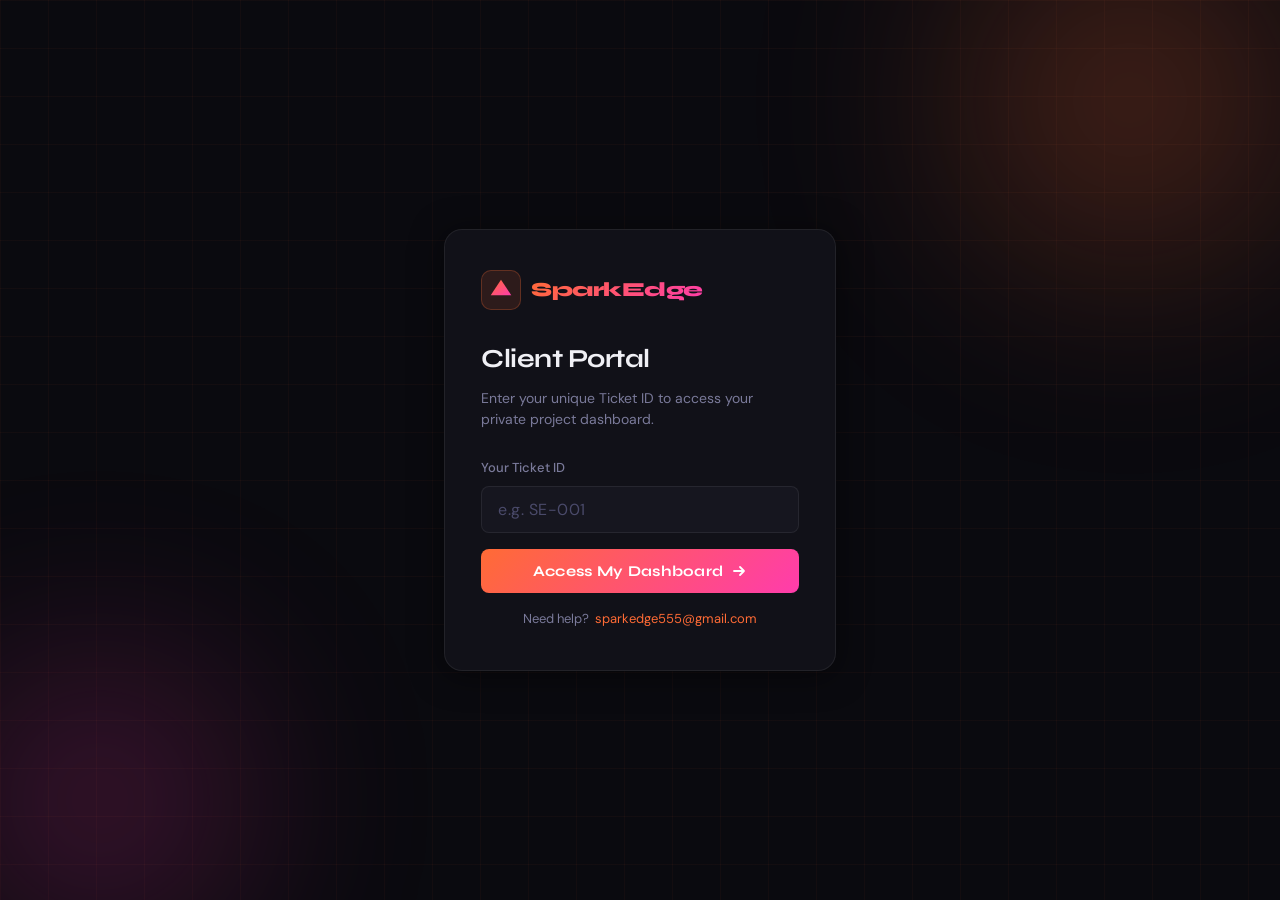
==== index.html @ 3074ed52 "Initial commit - SparkEdge portal" ====
<!DOCTYPE html>
<html lang="en">
<head>
  <meta charset="UTF-8"/>
  <meta name="viewport" content="width=device-width, initial-scale=1.0"/>
  <title>SparkEdge — Client Portal</title>
  <link rel="stylesheet" href="style.css"/>
  <link href="https://fonts.googleapis.com/css2?family=Syne:wght@400;600;700;800&family=DM+Sans:wght@300;400;500&display=swap" rel="stylesheet"/>
</head>
<body class="login-page">

  <div class="bg-grid"></div>
  <div class="bg-glow glow-1"></div>
  <div class="bg-glow glow-2"></div>

  <div class="login-wrap">
    <div class="login-card">

      <div class="brand">
        <div class="brand-icon">
          <svg width="24" height="24" viewBox="0 0 28 28" fill="none">
            <polygon points="14,2 26,20 2,20" fill="url(#lg)"/>
            <defs>
              <linearGradient id="lg" x1="0%" y1="0%" x2="100%" y2="100%">
                <stop offset="0%" style="stop-color:#FF6B35"/>
                <stop offset="100%" style="stop-color:#FF3CAC"/>
              </linearGradient>
            </defs>
          </svg>
        </div>
        <span class="brand-name">SparkEdge</span>
      </div>

      <h1 class="login-title">Client Portal</h1>
      <p class="login-sub">Enter your unique Ticket ID to access your private project dashboard.</p>

      <div class="input-group">
        <label for="ticketInput">Your Ticket ID</label>
        <input
          type="text"
          id="ticketInput"
          placeholder="e.g. SE-001"
          autocomplete="off"
          spellcheck="false"
        />
      </div>

      <button class="btn-primary" onclick="accessPortal()">
        Access My Dashboard
        <svg width="16" height="16" viewBox="0 0 16 16" fill="none">
          <path d="M3 8h10M9 4l4 4-4 4" stroke="currentColor" stroke-width="1.8" stroke-linecap="round" stroke-linejoin="round"/>
        </svg>
      </button>

      <p id="errorMsg" class="error-msg" style="display:none">
        ⚠️ Invalid Ticket ID. Please check with your project manager.
      </p>

      <div class="login-footer">
        Need help? &nbsp;<a href="mailto:sparkedge555@gmail.com">sparkedge555@gmail.com</a>
      </div>

    </div>
  </div>

  <script>
    document.getElementById('ticketInput').addEventListener('keydown', function(e) {
      if (e.key === 'Enter') accessPortal();
    });

    function accessPortal() {
      const input    = document.getElementById('ticketInput').value.trim().toUpperCase();
      const errorMsg = document.getElementById('errorMsg');

      /* ──────────────────────────────────────────────────────────
         ADD NEW TICKET IDs HERE each time you onboard a client.
         Example: add 'SE-004' when you create SE-004.html
      ────────────────────────────────────────────────────────── */
      const validTickets = ['SE-001', 'SE-002', 'SE-003', ];

      if (validTickets.includes(input)) {
        errorMsg.style.display = 'none';
        window.location.href = `${input}.html`;   /* flat folder — files are in same folder */
      } else {
        errorMsg.style.display = 'block';
        const inp = document.getElementById('ticketInput');
        inp.classList.add('shake');
        setTimeout(() => inp.classList.remove('shake'), 500);
      }
    }
  </script>

</body>
</html>
---- style.css ----
/* ============================================================
   SparkEdge Client Portal — style.css
   Project: sparkedge-client-portal
   Email:   sparkedge555@gmail.com
   ============================================================ */

:root {
  --bg:          #0A0A0F;
  --bg-card:     #111118;
  --bg-raised:   #16161F;
  --border:      rgba(255,255,255,0.07);
  --border-glow: rgba(255,107,53,0.25);

  --accent:      #FF6B35;
  --accent-2:    #FF3CAC;
  --accent-fade: rgba(255,107,53,0.12);
  --accent-fade2:rgba(255,107,53,0.06);

  --text:        #F0F0F5;
  --text-muted:  #7A7A9A;
  --text-dim:    #4A4A6A;

  --success:     #22C55E;
  --warning:     #F59E0B;
  --danger:      #EF4444;
  --info:        #3B82F6;

  --radius:      12px;
  --radius-lg:   18px;
  --radius-sm:   8px;

  --shadow:      0 4px 32px rgba(0,0,0,0.5);
  --shadow-card: 0 2px 16px rgba(0,0,0,0.4);

  --font-display: 'Syne', sans-serif;
  --font-body:    'DM Sans', sans-serif;
  --transition:   all 0.2s ease;
}

*, *::before, *::after { box-sizing: border-box; margin: 0; padding: 0; }
html { scroll-behavior: smooth; }
body {
  background: var(--bg);
  color: var(--text);
  font-family: var(--font-body);
  font-size: 15px;
  line-height: 1.6;
  min-height: 100vh;
  -webkit-font-smoothing: antialiased;
}
a { color: var(--accent); text-decoration: none; }
a:hover { text-decoration: underline; }

/* ═══════════════════════════════════════════════════════════
   LOGIN PAGE
═══════════════════════════════════════════════════════════ */
.login-page {
  display: flex; align-items: center; justify-content: center;
  min-height: 100vh; position: relative; overflow: hidden;
}
.bg-grid {
  position: fixed; inset: 0;
  background-image:
    linear-gradient(rgba(255,107,53,0.04) 1px, transparent 1px),
    linear-gradient(90deg, rgba(255,107,53,0.04) 1px, transparent 1px);
  background-size: 48px 48px; pointer-events: none;
}
.bg-glow { position: fixed; border-radius: 50%; filter: blur(100px); pointer-events: none; opacity: 0.35; }
.glow-1 { width:500px;height:500px; background:radial-gradient(circle,#FF6B35,transparent 70%); top:-150px;right:-100px; animation:float1 8s ease-in-out infinite; }
.glow-2 { width:400px;height:400px; background:radial-gradient(circle,#FF3CAC,transparent 70%); bottom:-100px;left:-100px; animation:float2 10s ease-in-out infinite; }
@keyframes float1 { 0%,100%{transform:translate(0,0)} 50%{transform:translate(-30px,30px)} }
@keyframes float2 { 0%,100%{transform:translate(0,0)} 50%{transform:translate(20px,-20px)} }

.login-wrap { position:relative; z-index:10; width:100%; max-width:440px; padding:24px; }
.login-card {
  background:var(--bg-card); border:1px solid var(--border);
  border-radius:var(--radius-lg); padding:40px 36px;
  box-shadow:var(--shadow); backdrop-filter:blur(20px);
  animation:slideUp 0.5s ease both;
}
@keyframes slideUp { from{opacity:0;transform:translateY(24px)} to{opacity:1;transform:translateY(0)} }

.brand { display:flex; align-items:center; gap:10px; margin-bottom:28px; }
.brand-icon {
  width:40px;height:40px; background:var(--accent-fade);
  border:1px solid var(--border-glow); border-radius:10px;
  display:flex;align-items:center;justify-content:center;
}
.brand-name {
  font-family:var(--font-display); font-weight:800; font-size:20px;
  letter-spacing:-0.5px;
  background:linear-gradient(135deg,#FF6B35,#FF3CAC);
  -webkit-background-clip:text; -webkit-text-fill-color:transparent; background-clip:text;
}
.login-title { font-family:var(--font-display); font-size:26px; font-weight:700; letter-spacing:-0.5px; margin-bottom:8px; }
.login-sub { color:var(--text-muted); font-size:14px; margin-bottom:28px; line-height:1.5; }

.input-group { margin-bottom:16px; }
.input-group label { display:block; font-size:13px; font-weight:500; color:var(--text-muted); margin-bottom:8px; }
.input-group input {
  width:100%; background:var(--bg-raised); border:1px solid var(--border);
  border-radius:var(--radius-sm); padding:13px 16px; color:var(--text);
  font-family:var(--font-display); font-size:16px; font-weight:600;
  letter-spacing:2px; transition:var(--transition); outline:none;
}
.input-group input::placeholder { font-weight:400; letter-spacing:0.5px; color:var(--text-dim); font-family:var(--font-body); }
.input-group input:focus { border-color:var(--accent); box-shadow:0 0 0 3px var(--accent-fade); }

.btn-primary {
  width:100%; background:linear-gradient(135deg,#FF6B35,#FF3CAC);
  color:#fff; border:none; border-radius:var(--radius-sm);
  padding:13px 20px; font-family:var(--font-display); font-size:15px;
  font-weight:700; cursor:pointer; display:flex; align-items:center;
  justify-content:center; gap:8px; transition:var(--transition);
  margin-bottom:16px; letter-spacing:0.3px; text-decoration:none;
}
.btn-primary:hover { opacity:0.9; transform:translateY(-1px); box-shadow:0 8px 24px rgba(255,107,53,0.35); text-decoration:none; color:#fff; }
.btn-primary:active { transform:translateY(0); }

.error-msg {
  color:#FCA5A5; background:rgba(239,68,68,0.1); border:1px solid rgba(239,68,68,0.2);
  border-radius:var(--radius-sm); padding:10px 14px; font-size:13px; margin-bottom:16px;
}
.login-footer { text-align:center; font-size:13px; color:var(--text-muted); margin-top:8px; }
.login-footer a { color:var(--accent); }
@keyframes shake { 0%,100%{transform:translateX(0)} 20%{transform:translateX(-8px)} 40%{transform:translateX(8px)} 60%{transform:translateX(-6px)} 80%{transform:translateX(6px)} }
.shake { animation:shake 0.4s ease; }

/* ═══════════════════════════════════════════════════════════
   DASHBOARD — NAVBAR
═══════════════════════════════════════════════════════════ */
.dashboard-page { background:var(--bg); min-height:100vh; }

.navbar {
  position:sticky; top:0; z-index:100;
  background:rgba(10,10,15,0.88); backdrop-filter:blur(20px);
  border-bottom:1px solid var(--border);
  padding:0 32px; height:64px;
  display:flex; align-items:center; justify-content:space-between;
}
.nav-brand { display:flex; align-items:center; gap:10px; text-decoration:none; }
.nav-brand:hover { text-decoration:none; }
.nav-brand-name {
  font-family:var(--font-display); font-weight:800; font-size:18px;
  background:linear-gradient(135deg,#FF6B35,#FF3CAC);
  -webkit-background-clip:text; -webkit-text-fill-color:transparent; background-clip:text;
}
.nav-ticket { display:flex; align-items:center; gap:10px; }
.ticket-badge {
  background:var(--accent-fade); border:1px solid var(--border-glow);
  color:var(--accent); font-family:var(--font-display);
  font-size:12px; font-weight:700; letter-spacing:1px;
  padding:5px 12px; border-radius:20px;
}
.btn-feedback {
  background:var(--accent-fade); border:1px solid var(--border-glow);
  color:var(--accent); padding:7px 14px; border-radius:var(--radius-sm);
  font-size:13px; cursor:pointer; font-family:var(--font-body);
  transition:var(--transition); text-decoration:none; display:inline-flex; align-items:center; gap:6px;
}
.btn-feedback:hover { background:var(--accent); color:#fff; text-decoration:none; }
.btn-logout {
  background:var(--bg-raised); border:1px solid var(--border);
  color:var(--text-muted); padding:7px 14px; border-radius:var(--radius-sm);
  font-size:13px; cursor:pointer; font-family:var(--font-body);
  transition:var(--transition); text-decoration:none; display:inline-flex; align-items:center; gap:6px;
}
.btn-logout:hover { color:var(--text); border-color:var(--border-glow); text-decoration:none; }

/* ── Layout ── */
.page-wrap { max-width:1080px; margin:0 auto; padding:40px 24px 80px; }

/* ── Client Hero ── */
.client-hero { margin-bottom:36px; padding-bottom:32px; border-bottom:1px solid var(--border); }
.client-hero-top { display:flex; align-items:flex-start; justify-content:space-between; gap:16px; flex-wrap:wrap; margin-bottom:24px; }
.client-greeting { font-size:13px; color:var(--text-muted); font-weight:400; margin-bottom:6px; text-transform:uppercase; letter-spacing:1.5px; }
.client-name { font-family:var(--font-display); font-size:32px; font-weight:800; letter-spacing:-1px; line-height:1.1; margin-bottom:6px; }
.client-project { color:var(--text-muted); font-size:15px; }
.client-project strong { color:var(--text); }

/* ── Status Pill ── */
.status-pill { display:inline-flex; align-items:center; gap:7px; padding:8px 16px; border-radius:24px; font-size:13px; font-weight:600; border:1px solid; white-space:nowrap; flex-shrink:0; }
.status-pill .dot { width:7px; height:7px; border-radius:50%; }
.status-pill.not-started { color:var(--text-muted); background:rgba(122,122,154,0.1); border-color:rgba(122,122,154,0.2); }
.status-pill.not-started .dot { background:var(--text-muted); }
.status-pill.in-progress { color:var(--warning); background:rgba(245,158,11,0.1); border-color:rgba(245,158,11,0.25); }
.status-pill.in-progress .dot { background:var(--warning); animation:blink 1.5s infinite; }
.status-pill.completed { color:var(--success); background:rgba(34,197,94,0.1); border-color:rgba(34,197,94,0.25); }
.status-pill.completed .dot { background:var(--success); }
@keyframes blink { 0%,100%{opacity:1} 50%{opacity:0.35} }

/* ── Progress bar ── */
.progress-section { }
.progress-header { display:flex; justify-content:space-between; align-items:center; margin-bottom:10px; }
.progress-label { font-size:13px; color:var(--text-muted); font-weight:500; }
.progress-pct { font-family:var(--font-display); font-size:22px; font-weight:800; color:var(--accent); }
.progress-track { height:8px; background:var(--bg-raised); border-radius:99px; overflow:hidden; border:1px solid var(--border); }
.progress-fill {
  height:100%; background:linear-gradient(90deg,#FF6B35,#FF3CAC);
  border-radius:99px; transition:width 1.2s cubic-bezier(.4,0,.2,1);
  position:relative; overflow:hidden;
}
.progress-fill::after {
  content:''; position:absolute; inset:0;
  background:linear-gradient(90deg,transparent 0%,rgba(255,255,255,0.25) 50%,transparent 100%);
  animation:shimmer 2s infinite;
}
@keyframes shimmer { 0%{transform:translateX(-100%)} 100%{transform:translateX(100%)} }

/* ── Cards ── */
.cards-grid { display:grid; grid-template-columns:repeat(auto-fit,minmax(280px,1fr)); gap:20px; }
.card { background:var(--bg-card); border:1px solid var(--border); border-radius:var(--radius-lg); padding:24px; box-shadow:var(--shadow-card); transition:var(--transition); }
.card:hover { border-color:var(--border-glow); }
.card-header { display:flex; align-items:center; gap:10px; margin-bottom:20px; }
.card-icon { width:36px;height:36px; border-radius:var(--radius-sm); background:var(--accent-fade); display:flex;align-items:center;justify-content:center; font-size:16px; flex-shrink:0; }
.card-title { font-family:var(--font-display); font-size:13px; font-weight:700; color:var(--text-muted); text-transform:uppercase; letter-spacing:1px; }
.stat-value { font-family:var(--font-display); font-size:28px; font-weight:800; letter-spacing:-1px; line-height:1; margin-bottom:4px; }
.stat-label { font-size:13px; color:var(--text-muted); }

/* ── Section card ── */
.section-card { background:var(--bg-card); border:1px solid var(--border); border-radius:var(--radius-lg); padding:28px; margin-bottom:24px; box-shadow:var(--shadow-card); transition:var(--transition); }
.section-card:hover { border-color:var(--border-glow); }
.section-sub-label { font-size:12px; text-transform:uppercase; letter-spacing:1px; color:var(--text-dim); margin-bottom:12px; font-weight:600; }

/* ═══════════════════════════════════════════════════════════
   PAYMENT TRACKER
═══════════════════════════════════════════════════════════ */

/* Discount banner */
.discount-banner {
  display:flex; align-items:center; justify-content:space-between; gap:12px;
  background:linear-gradient(135deg,rgba(34,197,94,0.08),rgba(34,197,94,0.04));
  border:1px solid rgba(34,197,94,0.2); border-radius:var(--radius-sm);
  padding:14px 18px; margin-bottom:20px; flex-wrap:wrap;
}
.discount-left { display:flex; align-items:center; gap:12px; }
.discount-emoji { font-size:24px; flex-shrink:0; }
.discount-title { font-size:14px; font-weight:600; color:var(--text); }
.discount-title em { color:var(--success); font-style:normal; }
.discount-saved { font-size:13px; color:var(--text-muted); margin-top:2px; }
.discount-saved strong { color:var(--success); }
.discount-pill { background:rgba(34,197,94,0.15); border:1px solid rgba(34,197,94,0.3); color:var(--success); font-family:var(--font-display); font-size:15px; font-weight:800; padding:6px 14px; border-radius:20px; white-space:nowrap; }

/* Payment summary */
.payment-summary-grid { display:grid; grid-template-columns:repeat(3,1fr); gap:12px; margin-bottom:4px; }
.pay-box { background:var(--bg-raised); border:1px solid var(--border); border-radius:var(--radius-sm); padding:14px 16px; }
.pay-box.green { border-color:rgba(34,197,94,0.2); background:rgba(34,197,94,0.05); }
.pay-box.amber { border-color:rgba(245,158,11,0.2); background:rgba(245,158,11,0.05); }
.pay-box-label { font-size:12px; color:var(--text-muted); margin-bottom:6px; font-weight:500; }
.pay-box-value { font-family:var(--font-display); font-size:20px; font-weight:800; letter-spacing:-0.5px; }
.pay-box.green .pay-box-value { color:var(--success); }
.pay-box.amber .pay-box-value { color:var(--warning); }
.pay-box-original { font-size:11px; color:var(--text-dim); margin-top:4px; }

/* Payment stages */
.stages-list { display:flex; flex-direction:column; gap:10px; }
.stage-item { display:flex; align-items:center; gap:12px; padding:13px 16px; background:var(--bg-raised); border-radius:var(--radius-sm); border:1px solid var(--border); }
.stage-dot { width:10px; height:10px; border-radius:50%; flex-shrink:0; }
.stage-dot.paid    { background:var(--success); }
.stage-dot.pending { background:var(--warning); }
.stage-dot.upcoming{ background:var(--text-dim); }
.stage-info { flex:1; display:flex; flex-direction:column; gap:2px; }
.stage-name { font-size:14px; font-weight:500; }
.stage-note { font-size:12px; color:var(--text-muted); }
.stage-amount { font-family:var(--font-display); font-weight:700; font-size:14px; white-space:nowrap; }
.stage-status { font-size:11px; padding:4px 10px; border-radius:12px; font-weight:600; white-space:nowrap; }
.stage-status.paid    { background:rgba(34,197,94,0.12); color:var(--success); }
.stage-status.pending { background:rgba(245,158,11,0.12); color:var(--warning); }
.stage-status.upcoming{ background:rgba(122,122,154,0.1); color:var(--text-muted); }

/* ═══════════════════════════════════════════════════════════
   FREEBIES / FREE SERVICES
═══════════════════════════════════════════════════════════ */
.freebies-list { display:flex; flex-direction:column; gap:10px; }
.freebie-item {
  display:flex; align-items:center; gap:14px;
  padding:14px 16px; border-radius:var(--radius-sm); border:1px solid;
  transition:var(--transition);
}
.freebie-item.active {
  background:linear-gradient(135deg,rgba(255,107,53,0.06),rgba(255,60,172,0.04));
  border-color:var(--border-glow);
}
.freebie-item.inactive { background:var(--bg-raised); border-color:var(--border); opacity:0.5; }
.freebie-icon { font-size:22px; flex-shrink:0; }
.freebie-info { flex:1; }
.freebie-name { font-size:14px; font-weight:600; }
.freebie-note { font-size:12px; color:var(--text-muted); margin-top:3px; }
.freebie-badge { font-size:11px; padding:4px 12px; border-radius:12px; font-weight:700; white-space:nowrap; }
.freebie-badge.included { background:var(--accent-fade); border:1px solid var(--border-glow); color:var(--accent); }
.freebie-badge.not-included { background:rgba(122,122,154,0.1); color:var(--text-dim); border:1px solid var(--border); }

/* ═══════════════════════════════════════════════════════════
   FILES
═══════════════════════════════════════════════════════════ */
.files-list { display:flex; flex-direction:column; gap:10px; }
.file-item {
  display:flex; align-items:center; gap:12px;
  padding:13px 16px; background:var(--bg-raised);
  border-radius:var(--radius-sm); border:1px solid var(--border);
  text-decoration:none; color:var(--text); transition:var(--transition);
}
.file-item:hover { border-color:var(--border-glow); background:var(--accent-fade2); transform:translateX(4px); text-decoration:none; color:var(--text); }
.file-icon { font-size:20px; flex-shrink:0; }
.file-name { flex:1; font-size:14px; font-weight:500; }
.file-info { flex:1; display:flex; flex-direction:column; gap:2px; }
.file-desc { font-size:12px; color:var(--text-muted); }
.file-type { font-size:11px; color:var(--text-dim); padding:3px 8px; border-radius:8px; background:var(--border); }
.file-arrow { color:var(--text-dim); font-size:14px; }
.doc-file { border-left:3px solid var(--accent); }
.empty-state { color:var(--text-muted); font-size:14px; }

/* ═══════════════════════════════════════════════════════════
   DELIVERABLES
═══════════════════════════════════════════════════════════ */
.deliverable-item {
  display:flex; align-items:center; gap:10px;
  padding:11px 14px; background:var(--bg-raised);
  border-radius:var(--radius-sm); border:1px solid var(--border); font-size:14px;
}
.deliverable-item.done { border-color:rgba(34,197,94,0.15); }
.deliverable-check { font-size:16px; width:18px; text-align:center; flex-shrink:0; }
.deliverable-item:not(.done) .deliverable-check { color:var(--text-dim); }
.deliverable-item.done .deliverable-check { color:var(--success); }
.deliverable-name { flex:1; }
.deliverable-item:not(.done) .deliverable-name { color:var(--text-muted); }
.done-badge { font-size:11px; padding:2px 8px; border-radius:8px; background:rgba(34,197,94,0.12); color:var(--success); font-weight:600; }
.free-badge { font-size:10px; padding:2px 8px; border-radius:8px; background:var(--accent-fade); color:var(--accent); font-weight:700; border:1px solid var(--border-glow); letter-spacing:0.5px; }

/* ═══════════════════════════════════════════════════════════
   TIMELINE
═══════════════════════════════════════════════════════════ */
.timeline { position:relative; padding-left:24px; }
.timeline::before { content:''; position:absolute; left:6px; top:0; bottom:0; width:2px; background:linear-gradient(to bottom,var(--accent),transparent); border-radius:2px; }
.timeline-item { position:relative; margin-bottom:24px; }
.timeline-item:last-child { margin-bottom:0; }
.timeline-dot { position:absolute; left:-20px; top:4px; width:12px; height:12px; border-radius:50%; border:2px solid var(--bg-card); background:var(--accent); box-shadow:0 0 0 3px var(--accent-fade); }
.timeline-dot.muted { background:var(--text-dim); box-shadow:none; }
.timeline-date { font-size:11px; color:var(--text-dim); font-weight:500; text-transform:uppercase; letter-spacing:1px; margin-bottom:4px; }
.timeline-text { font-size:14px; color:var(--text); line-height:1.5; }
.timeline-tag { display:inline-block; margin-top:6px; font-size:11px; padding:2px 8px; border-radius:8px; background:var(--accent-fade); color:var(--accent); font-weight:600; }

/* ── Note box ── */
.note-box { background:var(--accent-fade2); border:1px solid var(--border-glow); border-radius:var(--radius-sm); padding:16px 18px; font-size:14px; color:var(--text-muted); line-height:1.7; }
.note-box strong { color:var(--text); }
.note-box a { color:var(--accent); }

/* ═══════════════════════════════════════════════════════════
   FOOTER
═══════════════════════════════════════════════════════════ */
.dashboard-footer { border-top:1px solid var(--border); padding:20px 32px; }
.footer-inner { max-width:1080px; margin:0 auto; display:flex; align-items:center; justify-content:space-between; gap:16px; flex-wrap:wrap; }
.footer-left { display:flex; align-items:center; gap:10px; font-size:13px; color:var(--text-dim); flex-wrap:wrap; }
.footer-brand { font-family:var(--font-display); font-weight:800; font-size:14px; color:var(--accent); }
.footer-sep { color:var(--text-dim); }
.footer-left a { color:var(--text-muted); font-size:13px; }
.footer-left a:hover { color:var(--accent); }
.footer-right { display:flex; align-items:center; gap:10px; }
.footer-link { color:var(--text-muted); font-size:13px; padding:7px 14px; border-radius:var(--radius-sm); border:1px solid var(--border); transition:var(--transition); }
.footer-link:hover { color:var(--accent); border-color:var(--border-glow); text-decoration:none; }
.footer-referral-btn {
  background:linear-gradient(135deg,#FF6B35,#FF3CAC);
  color:#fff; border:none; border-radius:var(--radius-sm);
  padding:8px 18px; font-family:var(--font-body); font-size:13px;
  font-weight:600; cursor:pointer; transition:var(--transition);
}
.footer-referral-btn:hover { opacity:0.88; transform:translateY(-1px); box-shadow:0 6px 20px rgba(255,107,53,0.35); }

/* ═══════════════════════════════════════════════════════════
   POPUP / MODAL
═══════════════════════════════════════════════════════════ */
.popup-overlay {
  position:fixed; inset:0; z-index:1000;
  background:rgba(0,0,0,0.75); backdrop-filter:blur(6px);
  display:flex; align-items:center; justify-content:center;
  padding:24px; opacity:0; pointer-events:none;
  transition:opacity 0.25s ease;
}
.popup-overlay.open { opacity:1; pointer-events:all; }
.popup-card {
  background:var(--bg-card); border:1px solid var(--border);
  border-radius:var(--radius-lg); padding:36px;
  max-width:600px; width:100%; max-height:90vh; overflow-y:auto;
  position:relative; box-shadow:0 24px 80px rgba(0,0,0,0.7);
  transform:translateY(20px); transition:transform 0.25s ease;
}
.popup-overlay.open .popup-card { transform:translateY(0); }
.popup-close {
  position:absolute; top:16px; right:16px;
  background:var(--bg-raised); border:1px solid var(--border);
  color:var(--text-muted); width:32px; height:32px; border-radius:50%;
  font-size:14px; cursor:pointer; display:flex; align-items:center; justify-content:center;
  transition:var(--transition);
}
.popup-close:hover { color:var(--text); border-color:var(--border-glow); }

/* ── Referral popup specifics ── */
.referral-header { text-align:center; margin-bottom:28px; }
.referral-emoji { font-size:48px; margin-bottom:12px; }
.referral-title { font-family:var(--font-display); font-size:22px; font-weight:800; letter-spacing:-0.5px; margin-bottom:8px; }
.referral-sub { color:var(--text-muted); font-size:14px; line-height:1.5; }

.referral-steps { display:flex; flex-direction:column; gap:14px; margin-bottom:28px; }
.referral-step {
  display:flex; gap:14px; align-items:flex-start;
  padding:14px 16px; background:var(--bg-raised);
  border-radius:var(--radius-sm); border:1px solid var(--border);
}
.step-num {
  width:28px; height:28px; border-radius:50%; flex-shrink:0;
  background:linear-gradient(135deg,#FF6B35,#FF3CAC);
  color:#fff; font-family:var(--font-display); font-size:13px; font-weight:800;
  display:flex; align-items:center; justify-content:center;
}
.step-text { display:flex; flex-direction:column; gap:3px; }
.step-text strong { font-size:14px; font-weight:600; color:var(--text); }
.step-text span { font-size:13px; color:var(--text-muted); line-height:1.4; }

.referral-rewards { display:flex; flex-direction:column; gap:14px; margin-bottom:24px; }
.reward-card {
  border-radius:var(--radius-sm); border:1px solid; padding:18px;
}
.reward-card.web-dev { background:rgba(59,130,246,0.06); border-color:rgba(59,130,246,0.2); }
.reward-card.design-brand { background:rgba(255,107,53,0.06); border-color:var(--border-glow); }

.reward-top { display:flex; gap:12px; align-items:flex-start; margin-bottom:14px; }
.reward-emoji { font-size:24px; flex-shrink:0; }
.reward-category { font-family:var(--font-display); font-size:14px; font-weight:700; margin-bottom:4px; }
.reward-total { font-size:13px; color:var(--text-muted); }
.reward-card.web-dev .reward-total { color:var(--info); font-weight:600; }
.reward-card.design-brand .reward-total { color:var(--accent); font-weight:600; }

.reward-split { display:flex; align-items:center; gap:10px; }
.split-box { flex:1; background:rgba(255,255,255,0.04); border:1px solid var(--border); border-radius:var(--radius-sm); padding:12px; text-align:center; display:flex; flex-direction:column; gap:2px; }
.split-box.you   { border-color:rgba(34,197,94,0.3); }
.split-box.friend{ border-color:rgba(59,130,246,0.3); }
.split-label { font-size:11px; color:var(--text-dim); text-transform:uppercase; letter-spacing:0.8px; font-weight:600; }
.split-amt { font-family:var(--font-display); font-size:22px; font-weight:800; }
.split-box.you .split-amt    { color:var(--success); }
.split-box.friend .split-amt { color:var(--info); }
.split-sub { font-size:11px; color:var(--text-dim); }
.split-plus { font-family:var(--font-display); font-size:20px; font-weight:800; color:var(--text-dim); flex-shrink:0; }
.reward-note { font-size:12px; color:var(--text-muted); margin-top:12px; font-style:italic; }

.referral-terms {
  background:var(--bg-raised); border:1px solid var(--border);
  border-radius:var(--radius-sm); padding:14px 16px;
  font-size:13px; color:var(--text-muted); line-height:1.6;
  margin-bottom:20px;
}
.referral-terms strong { color:var(--text); }
.referral-terms a { color:var(--accent); }
.referral-cta { margin-top:0; width:100%; justify-content:center; }

/* ─── Responsive ─── */
@media (max-width:640px) {
  .navbar { padding:0 16px; }
  .nav-ticket { gap:6px; }
  .btn-feedback { display:none; }
  .page-wrap { padding:24px 16px 60px; }
  .login-card { padding:28px 20px; }
  .client-name { font-size:24px; }
  .cards-grid { grid-template-columns:1fr; }
  .client-hero-top { flex-direction:column; }
  .payment-summary-grid { grid-template-columns:1fr; }
  .reward-split { flex-direction:column; }
  .split-plus { transform:rotate(90deg); }
  .footer-inner { flex-direction:column; align-items:flex-start; gap:12px; }
  .dashboard-footer { padding:20px 16px; }
  .popup-card { padding:24px 18px; }
}
@media (max-width:400px) {
  .referral-title { font-size:18px; }
}
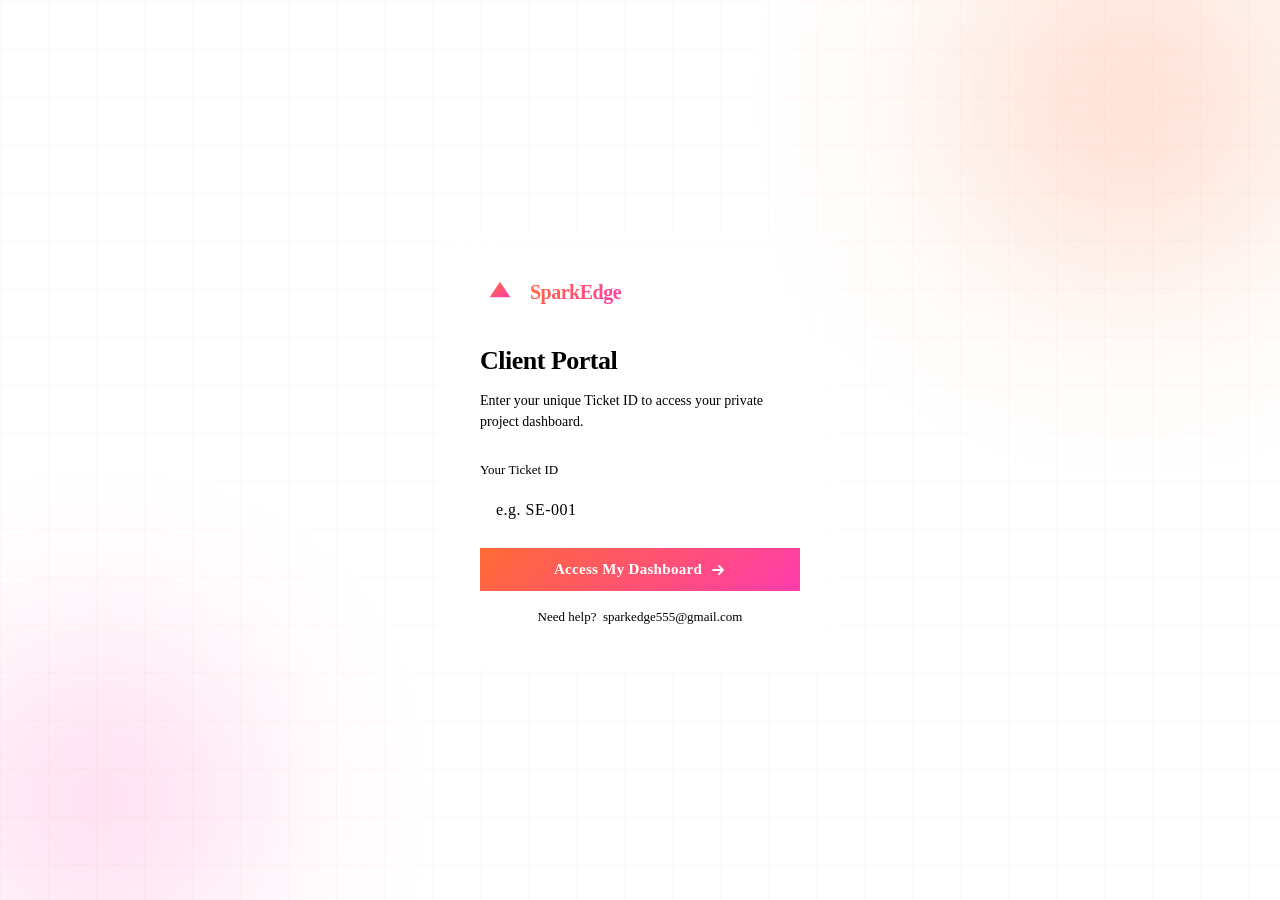
==== commit 7f2bc33d: "back to local" ====
--- a/index.html
+++ b/index.html
@@ -4,6 +4,47 @@
   <meta charset="UTF-8"/>
   <meta name="viewport" content="width=device-width, initial-scale=1.0"/>
   <title>SparkEdge — Client Portal</title>
+ <!-- =========================
+     FAVICONS & APP ICONS
+========================= -->
+
+<!-- Standard Favicon -->
+<link rel="icon" type="image/x-icon" href="./favicons/favicon.ico">
+
+<!-- PNG Favicons -->
+<link rel="icon" type="image/png" sizes="16x16" href="./favicons/favicon-16x16.png">
+
+<link rel="icon" type="image/png" sizes="32x32" href="./favicons/favicon-32x32.png">
+
+<link rel="icon" type="image/png" sizes="48x48" href="./favicons/favicon-48x48.png">
+
+<!-- Android Chrome -->
+<link rel="icon" type="image/png" sizes="192x192" href="./favicons/android-chrome-192x192.png">
+
+<link rel="icon" type="image/png" sizes="512x512" href="./favicons/android-chrome-512x512.png">
+
+<!-- Apple Touch Icon -->
+<link rel="apple-touch-icon" sizes="180x180" href="./favicons/apple-touch-icon-180x180.png">
+
+<!-- Web App Manifest -->
+<link rel="manifest" href="./favicons/manifest.webmanifest">
+
+<!-- Safari Pinned Tab -->
+<link rel="mask-icon" href="./favicons/safari-pinned-tab.svg" color="#ff6a00">
+
+<!-- Theme Colors -->
+<meta name="theme-color" content="#000000">
+<meta name="msapplication-TileColor" content="#000000">
+
+<!-- Mobile Web App -->
+<meta name="mobile-web-app-capable" content="yes">
+<meta name="apple-mobile-web-app-capable" content="yes">
+<meta name="apple-mobile-web-app-status-bar-style" content="black-translucent">
+
+<!-- App Name -->
+<meta name="application-name" content="SparkEdge">
+<meta name="apple-mobile-web-app-title" content="SparkEdge">
+<!-- Google Fonts -->
   <link rel="stylesheet" href="style.css"/>
   <link href="https://fonts.googleapis.com/css2?family=Syne:wght@400;600;700;800&family=DM+Sans:wght@300;400;500&display=swap" rel="stylesheet"/>
 </head>
--- a/style.css
+++ b/style.css
@@ -1,4 +1,4 @@
-/* ============================================================
+GIT /* ============================================================
    SparkEdge Client Portal — style.css
    Project: sparkedge-client-portal
    Email:   sparkedge555@gmail.com
@@ -472,3 +472,77 @@
 @media (max-width:400px) {
   .referral-title { font-size:18px; }
 }
+
+/* ─── Bill Details Box (Swiggy-style) ─── */
+.bill-box {
+  background: linear-gradient(135deg, rgba(255,107,53,.04), rgba(255,60,172,.02));
+  border: 1px solid rgba(255,107,53,.18);
+  border-radius: 14px;
+  padding: 18px 20px 4px;
+  margin-bottom: 20px;
+}
+.bill-title {
+  font-family: 'Syne', sans-serif;
+  font-size: 13px;
+  font-weight: 800;
+  color: var(--text);
+  letter-spacing: .5px;
+  margin-bottom: 6px;
+}
+.bill-row {
+  display: flex;
+  align-items: center;
+  justify-content: space-between;
+  padding: 11px 0;
+  border-bottom: 1px solid rgba(255,255,255,.04);
+  gap: 10px;
+}
+.bill-row:last-of-type { border-bottom: none; }
+.bill-row-discount {}
+.bill-label {
+  font-size: 13px;
+  color: #9A9ABA;
+  display: flex;
+  align-items: center;
+  gap: 8px;
+  flex-wrap: wrap;
+}
+.bill-value {
+  font-size: 13px;
+  font-weight: 700;
+  color: #F0F0FA;
+  white-space: nowrap;
+}
+.bill-green { color: #22C55E !important; }
+.bill-saved-badge {
+  background: rgba(34,197,94,.15);
+  border: 1px solid rgba(34,197,94,.3);
+  color: #22C55E;
+  font-size: 10px;
+  font-weight: 700;
+  padding: 2px 8px;
+  border-radius: 20px;
+}
+.bill-divider {
+  height: 1px;
+  background: rgba(255,255,255,.08);
+  margin: 4px 0;
+}
+.bill-grand {
+  padding: 14px 0 10px !important;
+  border-bottom: none !important;
+}
+.bill-savings-strip {
+  background: rgba(34,197,94,.10);
+  border: 1px solid rgba(34,197,94,.25);
+  border-radius: 8px;
+  padding: 10px 14px;
+  display: flex;
+  justify-content: space-between;
+  align-items: center;
+  font-size: 13px;
+  font-weight: 700;
+  color: #22C55E;
+  margin-top: 4px;
+  margin-bottom: 4px;
+}
